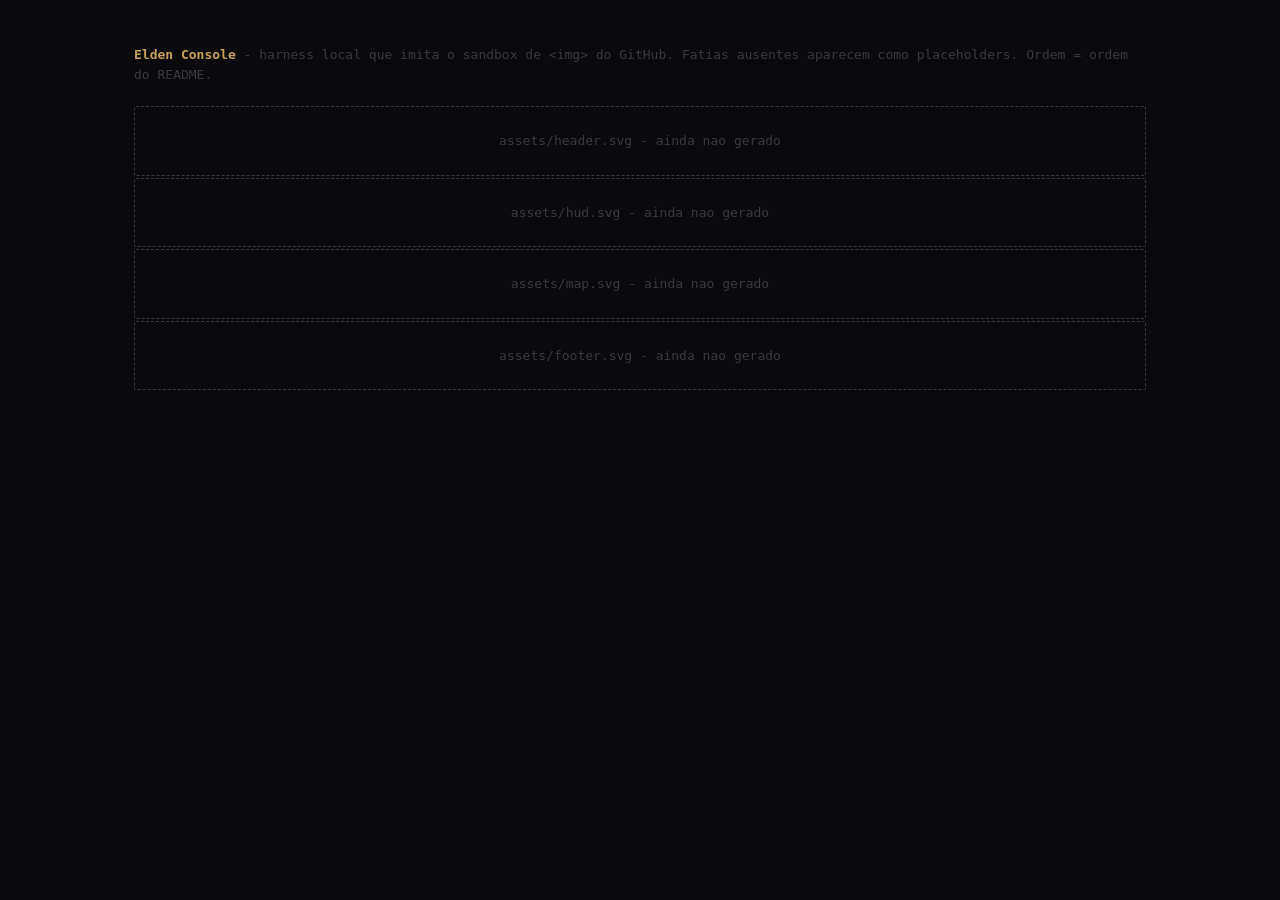
==== preview/index.html @ dc1532bf "feat(elden-console): scaffold do pipeline + coleta de dados - tools/profile/theme.py: fonte unica vi" ====
<!DOCTYPE html>
<html lang="pt-BR">
<head>
  <meta charset="utf-8">
  <meta name="viewport" content="width=device-width, initial-scale=1">
  <title>Elden Console - preview</title>
  <style>
    :root { --bg: #0a0a0c; --mist: #3a3a45; --gold: #c8a15a; --text: #8a8578; }
    * { box-sizing: border-box; }
    body {
      margin: 0; padding: 32px 16px;
      background: var(--bg); color: var(--text);
      font: 13px/1.5 ui-monospace, "JetBrains Mono", monospace;
      display: flex; flex-direction: column; align-items: center;
    }
    .note { max-width: 1012px; width: 100%; margin-bottom: 20px; color: var(--mist); }
    .note b { color: var(--gold); font-weight: 600; }
    .console { max-width: 1012px; width: 100%; }
    /* imita o sandbox de <img> do GitHub: sem gaps, alinhado ao topo */
    .console img { display: block; width: 100%; }
    .slice-missing {
      width: 100%; padding: 24px;
      border: 1px dashed var(--mist); border-radius: 2px;
      margin: 2px 0; color: var(--mist); text-align: center;
    }
  </style>
</head>
<body>
  <p class="note">
    <b>Elden Console</b> - harness local que imita o sandbox de <code>&lt;img&gt;</code> do GitHub.
    Fatias ausentes aparecem como placeholders. Ordem = ordem do README.
  </p>

  <div class="console" id="console"></div>

  <script>
    // ordem canonica das fatias do console (mesma do README)
    const SLICES = ["header", "hud", "map", "footer"];
    const consoleEl = document.getElementById("console");
    for (const name of SLICES) {
      const img = document.createElement("img");
      img.src = `../assets/${name}.svg`;
      img.alt = name;
      img.align = "top";
      img.onerror = () => {
        const box = document.createElement("div");
        box.className = "slice-missing";
        box.textContent = `assets/${name}.svg - ainda nao gerado`;
        consoleEl.replaceChild(box, img);
      };
      consoleEl.appendChild(img);
    }
  </script>
</body>
</html>
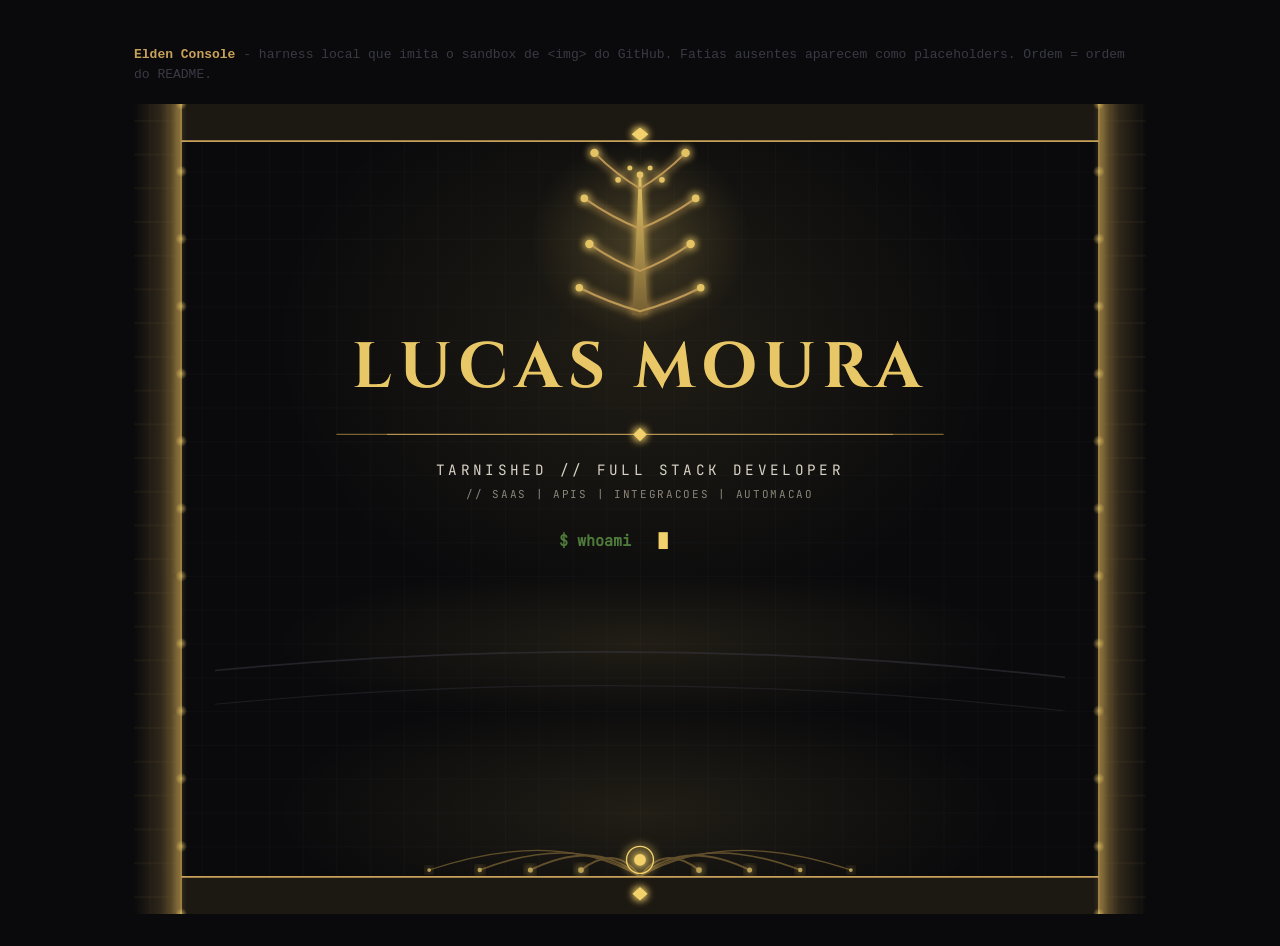
==== commit b0415517: "feat(elden-console): M1 - moldura/Erdtree + header/body/footer (emendas seamless) - render.py: fatia" ====
--- a/preview/index.html
+++ b/preview/index.html
@@ -35,7 +35,7 @@
 
   <script>
     // ordem canonica das fatias do console (mesma do README)
-    const SLICES = ["header", "hud", "map", "footer"];
+    const SLICES = ["header", "body", "footer"];
     const consoleEl = document.getElementById("console");
     for (const name of SLICES) {
       const img = document.createElement("img");
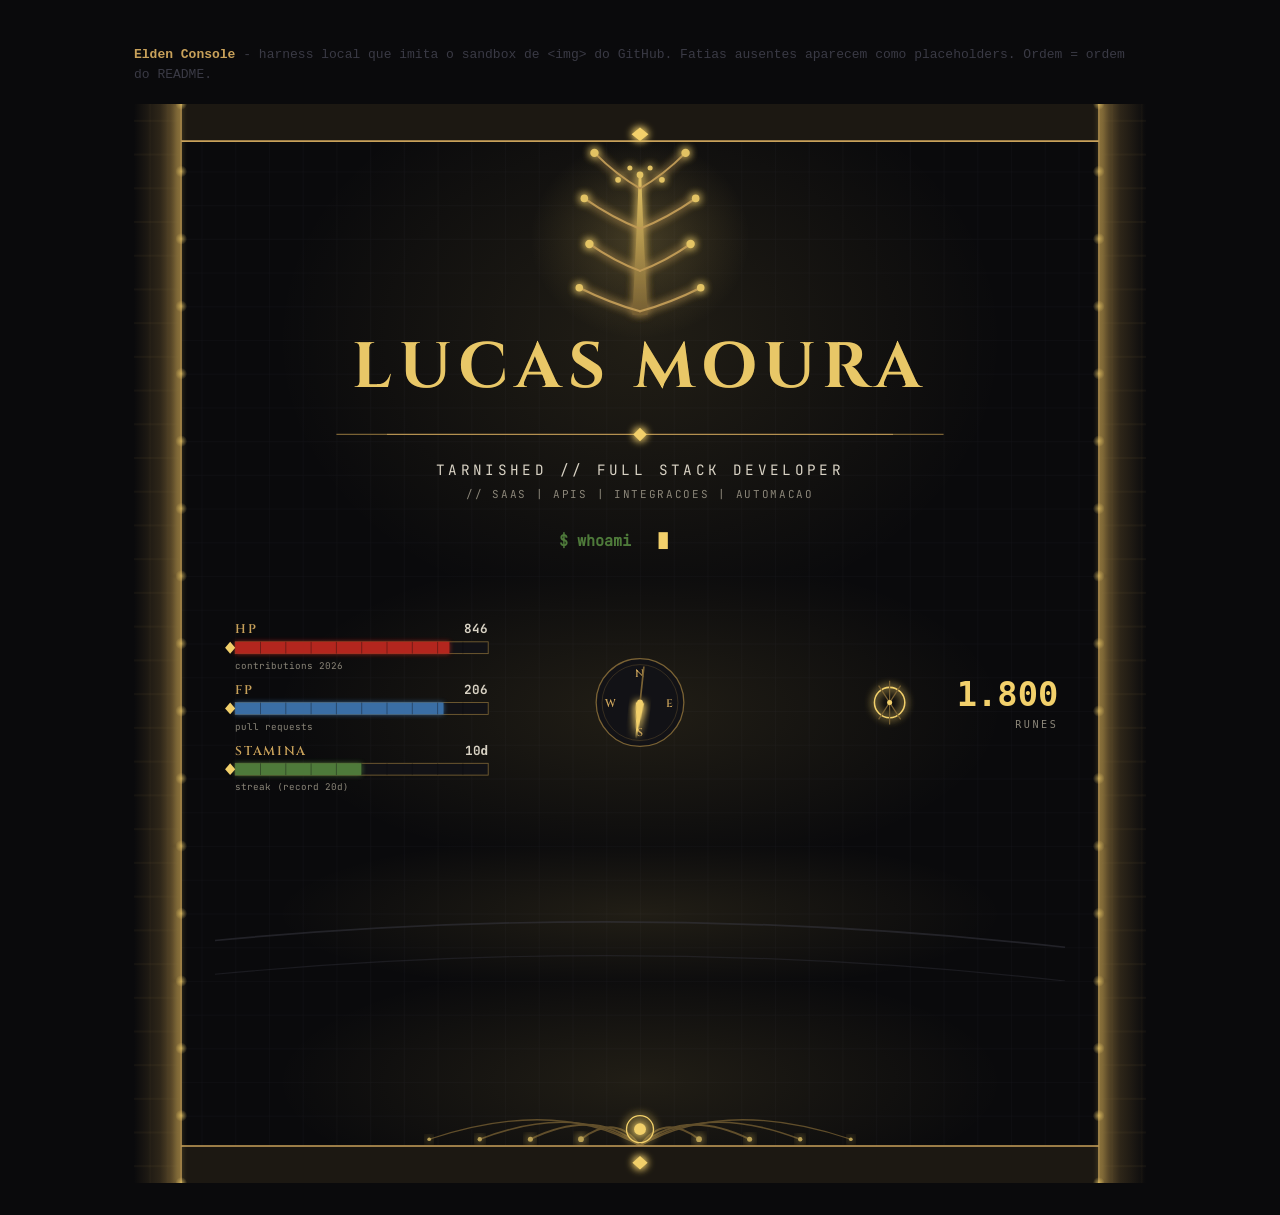
==== commit a30da4ca: "feat(elden-console): M2 - HUD (HP/FP/Stamina, compasso, runes) - render.py: hud_slice + stat_bar/com" ====
--- a/preview/index.html
+++ b/preview/index.html
@@ -35,7 +35,7 @@
 
   <script>
     // ordem canonica das fatias do console (mesma do README)
-    const SLICES = ["header", "body", "footer"];
+    const SLICES = ["header", "hud", "body", "footer"];
     const consoleEl = document.getElementById("console");
     for (const name of SLICES) {
       const img = document.createElement("img");
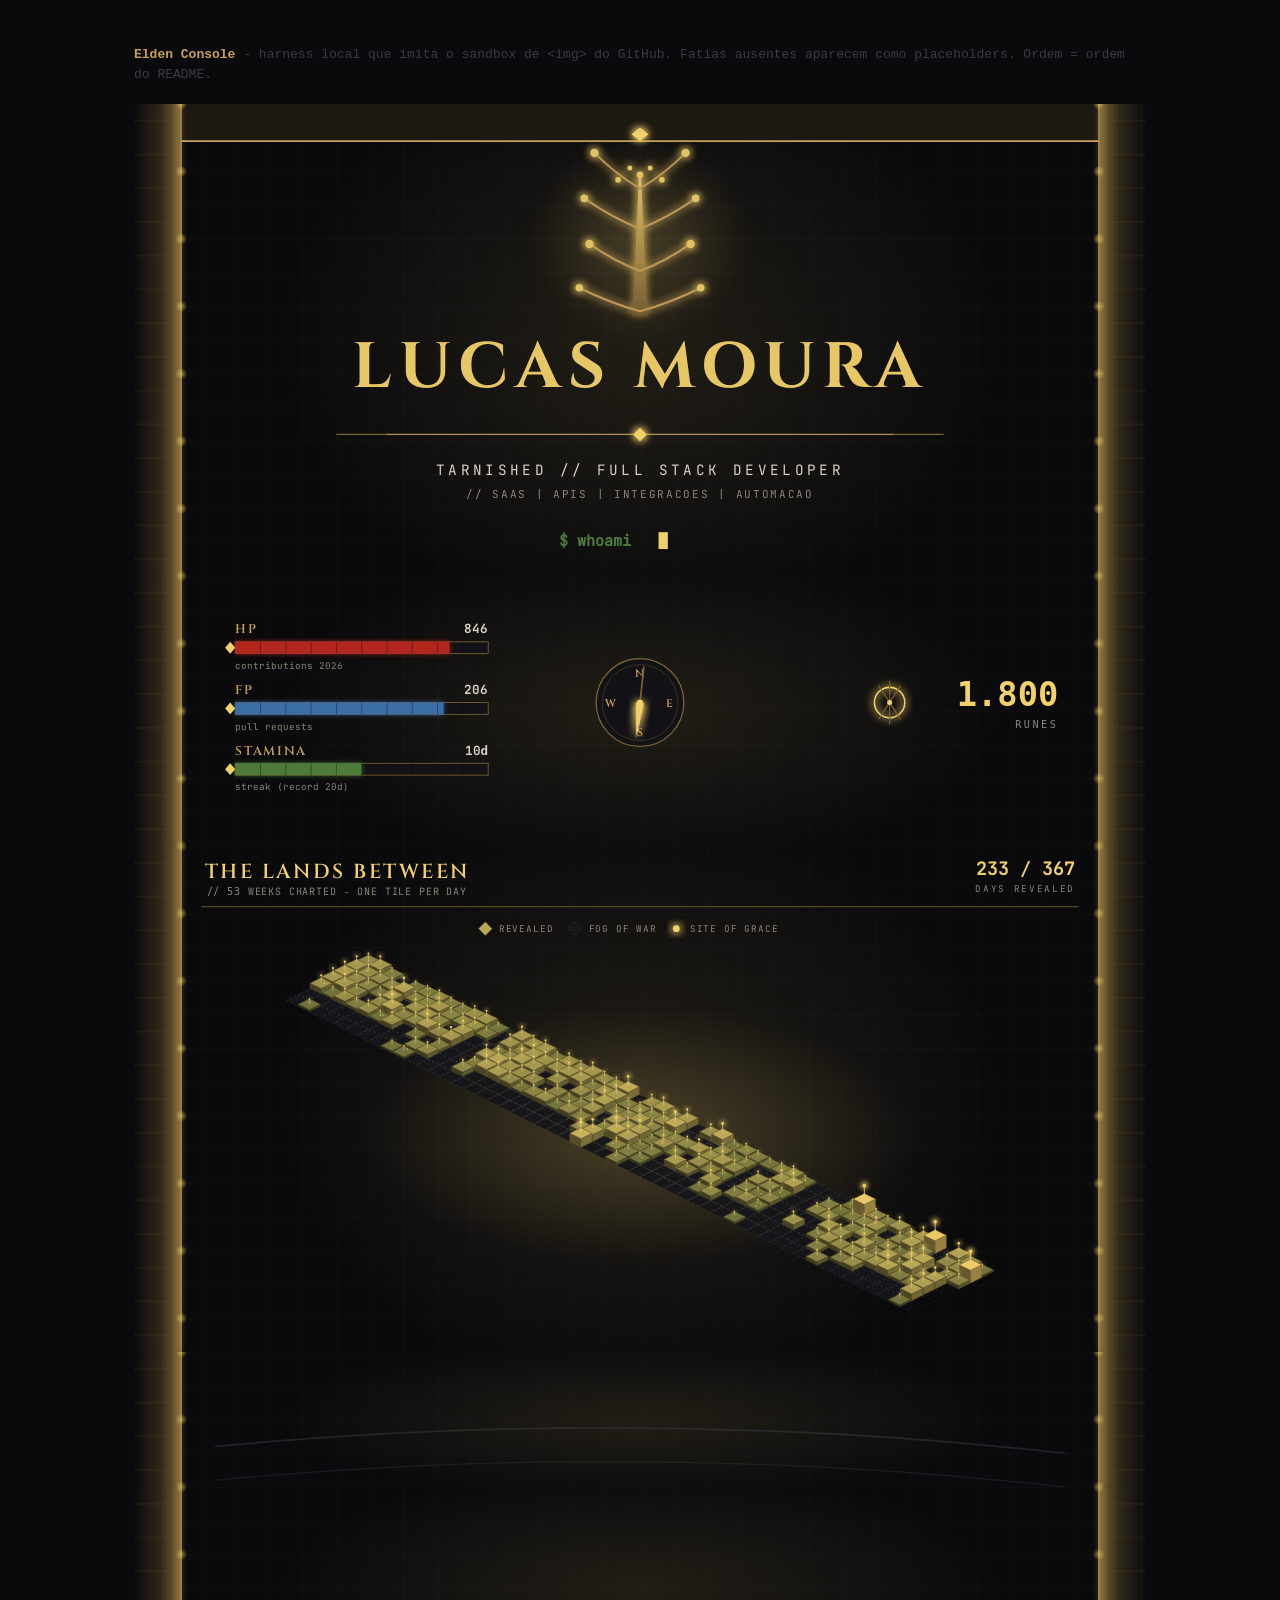
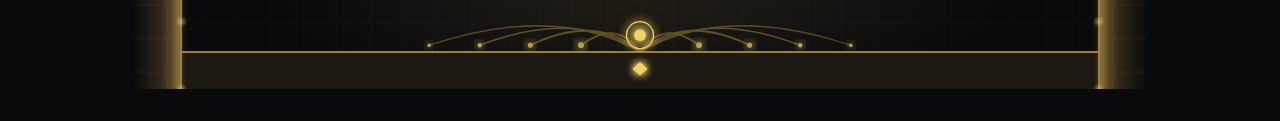
==== commit 73f9d39c: "feat(elden-console): M3 - mapa Lands Between (grade iso, fog-of-war, gracas)" ====
--- a/preview/index.html
+++ b/preview/index.html
@@ -35,7 +35,7 @@
 
   <script>
     // ordem canonica das fatias do console (mesma do README)
-    const SLICES = ["header", "hud", "body", "footer"];
+    const SLICES = ["header", "hud", "map", "body", "footer"];
     const consoleEl = document.getElementById("console");
     for (const name of SLICES) {
       const img = document.createElement("img");
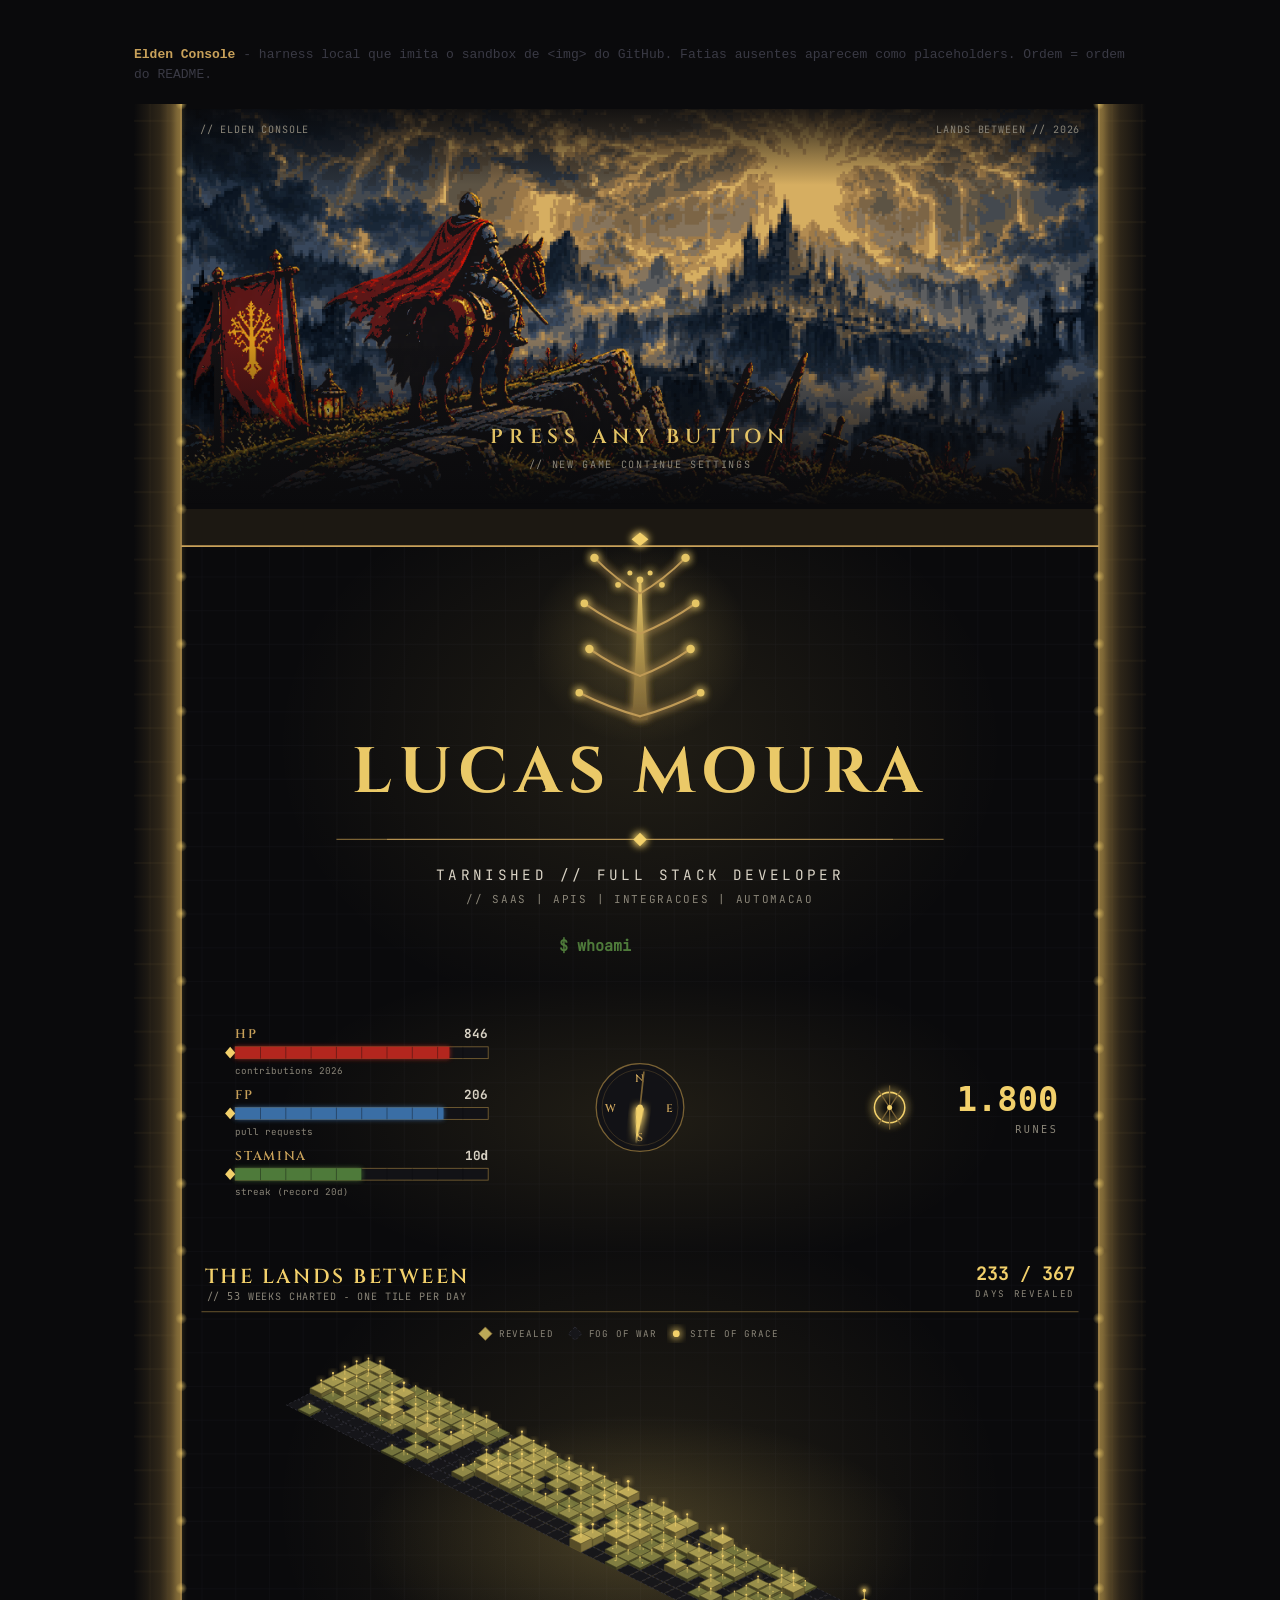
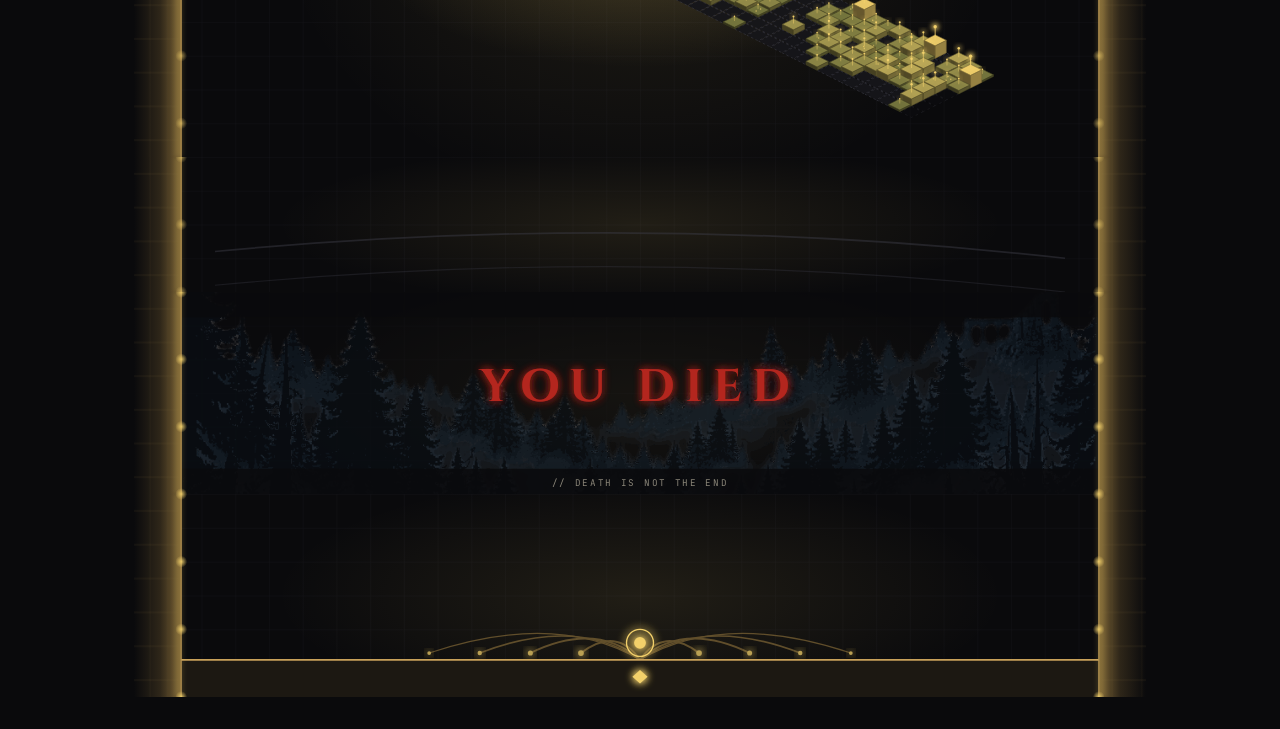
==== commit 229f4dae: "feat(elden-console): M4 - banner (Vale Gotico + cavaleiro) e trial (YOU DIED/ENEMY FELLED)" ====
--- a/preview/index.html
+++ b/preview/index.html
@@ -35,7 +35,7 @@
 
   <script>
     // ordem canonica das fatias do console (mesma do README)
-    const SLICES = ["header", "hud", "map", "body", "footer"];
+    const SLICES = ["banner", "header", "hud", "map", "body", "trial", "footer"];
     const consoleEl = document.getElementById("console");
     for (const name of SLICES) {
       const img = document.createElement("img");
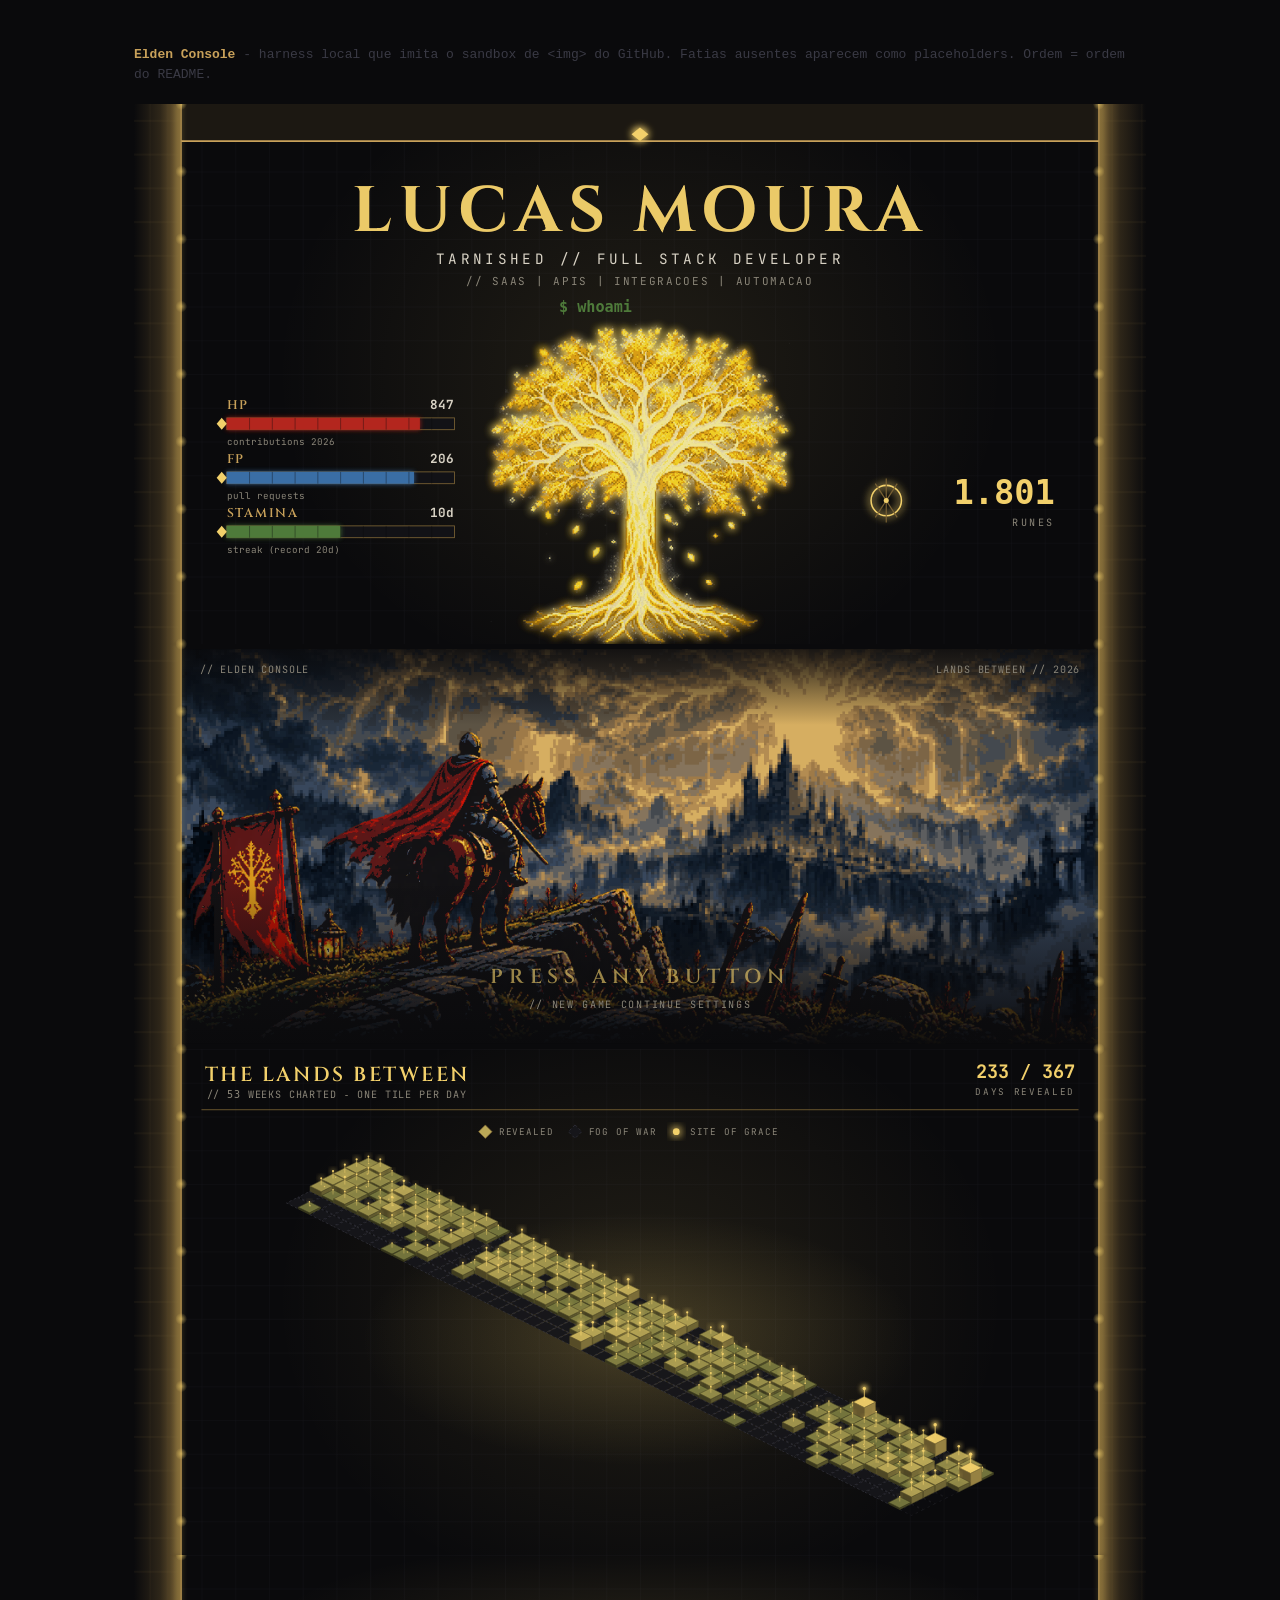
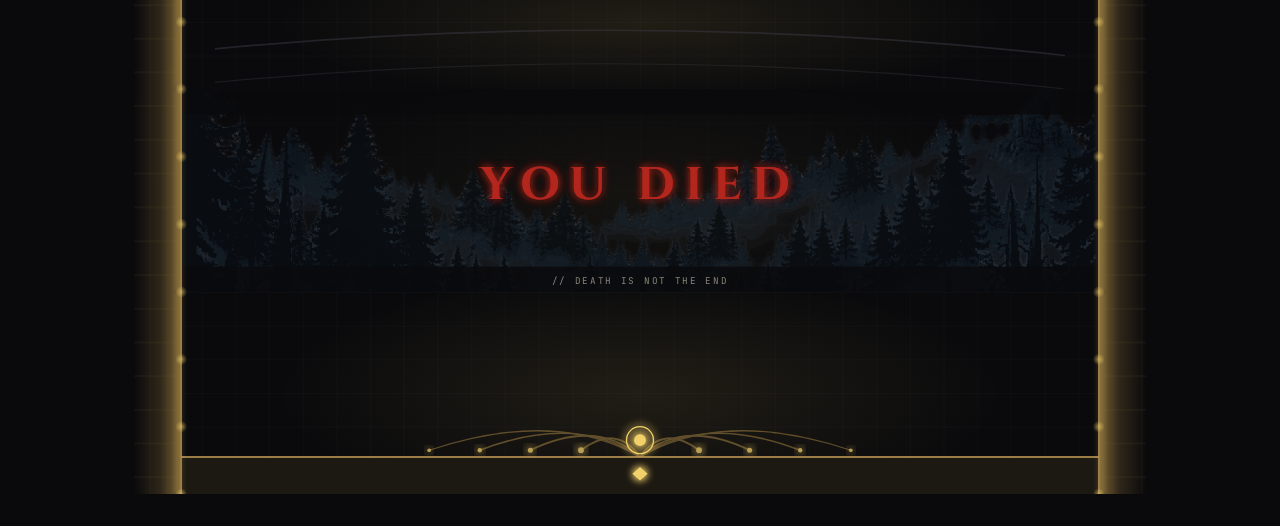
==== commit 5ddfd3f2: "feat(elden-console): header com Erdtree + HP/FP/Stamina, banner clicavel; remove HUD/minimap" ====
--- a/preview/index.html
+++ b/preview/index.html
@@ -35,7 +35,7 @@
 
   <script>
     // ordem canonica das fatias do console (mesma do README)
-    const SLICES = ["banner", "header", "hud", "map", "body", "trial", "footer"];
+    const SLICES = ["header", "banner", "map", "body", "trial", "footer"];
     const consoleEl = document.getElementById("console");
     for (const name of SLICES) {
       const img = document.createElement("img");
